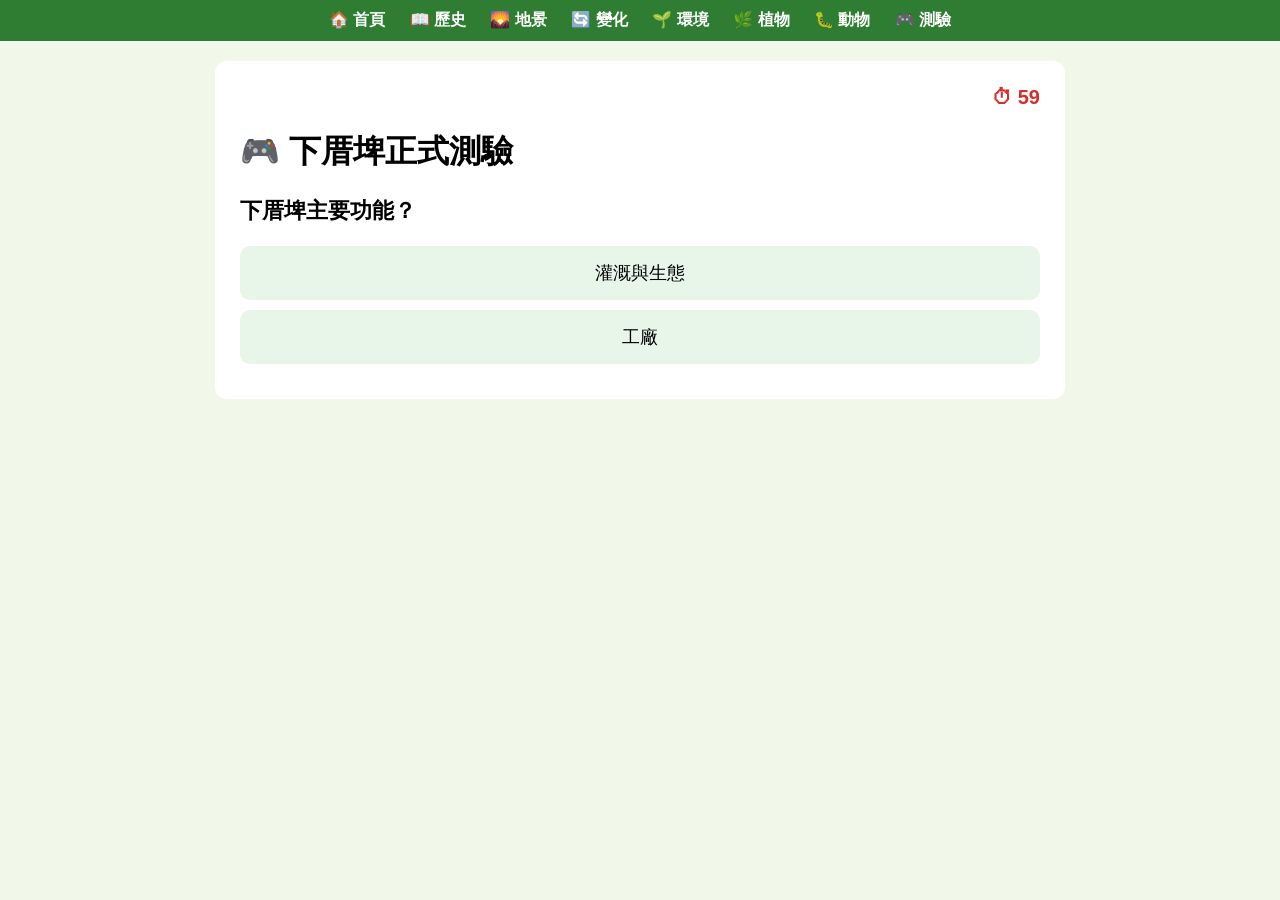
==== game.html @ 893a9cb3 "创建 game.html" ====
<!DOCTYPE html>
<html>
<head>
<meta charset="UTF-8">
<title>下厝埤正式測驗</title>

<style>
body{
  font-family: Arial;
  background:#f1f8e9;
  margin:0;
}

.navbar{
  background:#2e7d32;
  padding:10px;
  text-align:center;
  position:sticky;
  top:0;
}

.navbar a{
  color:white;
  margin:10px;
  text-decoration:none;
  font-weight:bold;
}

.card{
  max-width:800px;
  margin:20px auto;
  background:white;
  padding:25px;
  border-radius:12px;
}

/* ⏱ */
#timer{
  font-size:20px;
  font-weight:bold;
  color:#d32f2f;
  text-align:right;
}

/* 題目 */
#question{
  font-size:22px;
  font-weight:bold;
  margin:20px 0;
}

/* 選項 */
#answers button{
  display:block;
  width:100%;
  padding:15px;
  margin:10px 0;
  font-size:18px;
  border:none;
  border-radius:10px;
  background:#e8f5e9;
  cursor:pointer;
}

.correct{background:#a5d6a7 !important;}
.wrong{background:#ef9a9a !important;}

/* 🎉 動畫結果 */
.resultBox{
  text-align:center;
  animation: pop 0.6s ease;
}

@keyframes pop{
  0%{transform:scale(0.6);opacity:0;}
  100%{transform:scale(1);opacity:1;}
}

.grade{
  font-size:28px;
  font-weight:bold;
  margin-top:10px;
}
</style>
</head>

<body>

<div class="navbar">
  <a href="index.html">🏠 首頁</a>
  <a href="history.html">📖 歷史</a>
  <a href="geography.html">🌄 地景</a>
  <a href="change.html">🔄 變化</a>
  <a href="environment.html">🌱 環境</a>
  <a href="plants.html">🌿 植物</a>
  <a href="insects.html">🐛 動物</a>
  <a href="game.html">🎮 測驗</a>
</div>

<div class="card">

<div id="timer">⏱ 60</div>

<h1>🎮 下厝埤正式測驗</h1>

<p id="question"></p>

<div id="answers"></div>

<div id="review"></div>

</div>

<script>

let time = 60;
let score = 0;
let index = 0;
let timer;

let wrongList = [];

const quiz = [
{q:"下厝埤主要功能？",a:["灌溉與生態","工廠"],c:0,exp:"早期作為農業灌溉與蓄水"},
{q:"埤塘形成原因？",a:["降雨不均","火山爆發"],c:0,exp:"桃園降雨不均需蓄水"},
{q:"白鷺鷥代表？",a:["生態良好","污染嚴重"],c:0,exp:"屬於環境指標鳥類"},
{q:"蜻蜓幼蟲在哪？",a:["水中","天空"],c:0,exp:"稚蟲生活在水域"},
{q:"青蛙屬於？",a:["兩棲類","魚類"],c:0,exp:"可水陸生活"},
{q:"植物角色？",a:["生產者","消費者"],c:0,exp:"行光合作用"},
{q:"埤塘功能？",a:["水資源調節","道路"],c:0,exp:"儲水與調節水量"},
{q:"生態核心？",a:["食物鏈","汽車"],c:0,exp:"維持生態系運作"}
];

function startTimer(){
  timer = setInterval(()=>{
    time--;
    document.getElementById("timer").innerText = "⏱ " + time;

    if(time <= 0){
      time = 0;
      finish();
    }
  },1000);
}

function load(){
  if(index >= quiz.length){
    finish();
    return;
  }

  let q = quiz[index];
  document.getElementById("question").innerText = q.q;

  let html = "";
  q.a.forEach((a,i)=>{
    html += `<button onclick="answer(this,${i})">${a}</button>`;
  });

  document.getElementById("answers").innerHTML = html;
}

function answer(btn,i){

  let q = quiz[index];
  let buttons = document.querySelectorAll("#answers button");

  buttons.forEach(b => b.disabled = true);

  let correct = (i === q.c);

  if(correct){
    score++;
    btn.classList.add("correct");
  }else{
    btn.classList.add("wrong");
    wrongList.push({
      question:q.q,
      your:i,
      correct:q.a[q.c],
      explanation:q.exp
    });
  }

  setTimeout(()=>{
    index++;
    load();
  },600);
}

function finish(){
  clearInterval(timer);

  let grade = "";
  let percent = score / quiz.length;

  if(percent >= 0.8) grade = "A 🌟 優秀";
  else if(percent >= 0.6) grade = "B 🌿 普通";
  else grade = "C 🌱 加油";

  document.getElementById("question").innerHTML =
    `<div class="resultBox">
      🎉 測驗完成<br><br>
      分數：${score} / ${quiz.length}<br>
      <div class="grade">${grade}</div>
    </div>`;

  let reviewHTML = "<h2>📌 錯題回顧</h2>";

  if(wrongList.length === 0){
    reviewHTML += "<p>全部答對 🎉 很棒！</p>";
  }else{
    wrongList.forEach(w=>{
      reviewHTML += `
        <div class="card">
          <p><b>題目：</b>${w.question}</p>
          <p><b>正確答案：</b>${w.correct}</p>
          <p><b>解析：</b>${w.explanation}</p>
        </div>
      `;
    });
  }

  document.getElementById("answers").innerHTML = "";
  document.getElementById("review").innerHTML = reviewHTML;
}

load();
startTimer();

</script>

</body>
</html>
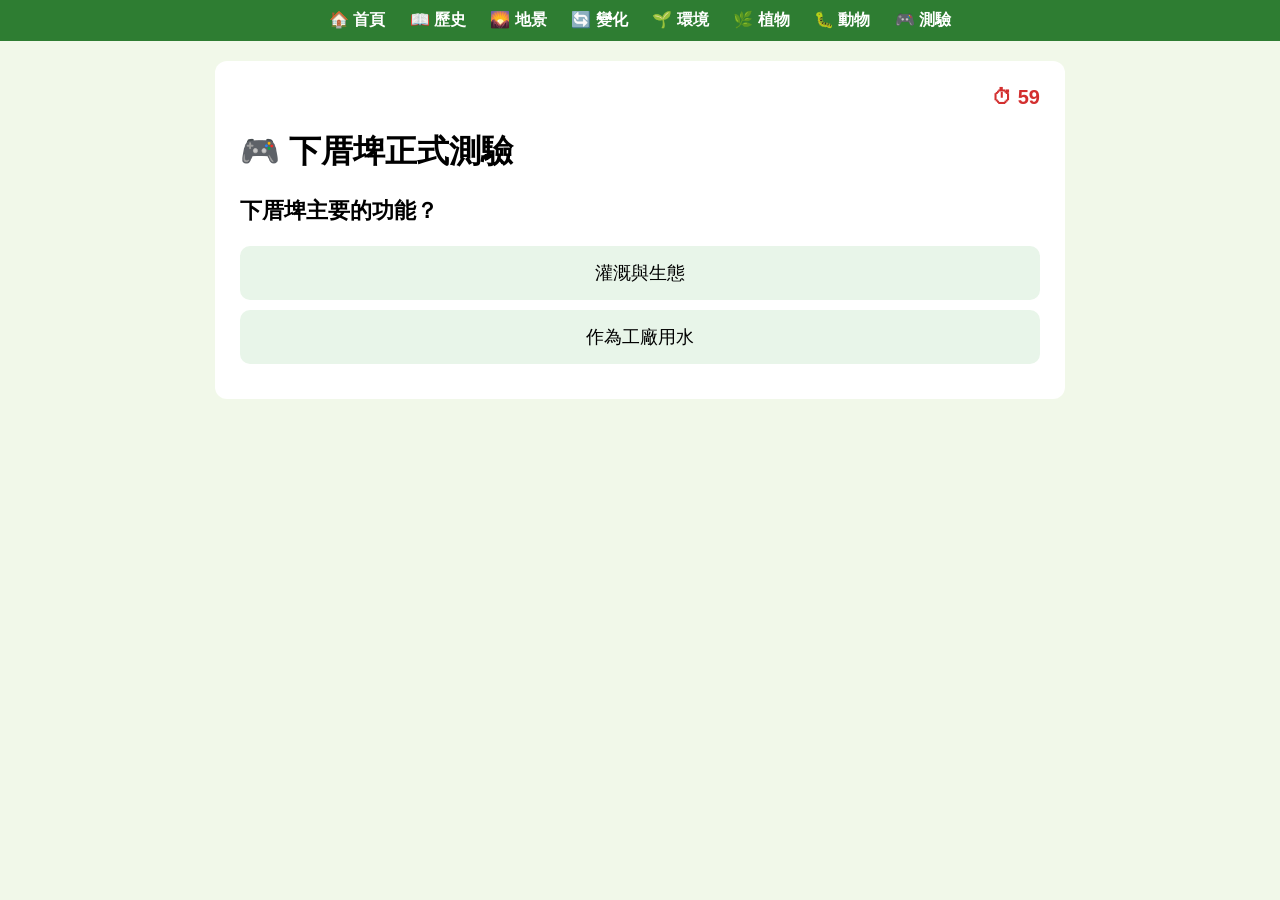
==== commit fd7ea935: "Update game.html" ====
--- a/game.html
+++ b/game.html
@@ -121,14 +121,14 @@
 let wrongList = [];
 
 const quiz = [
-{q:"下厝埤主要功能？",a:["灌溉與生態","工廠"],c:0,exp:"早期作為農業灌溉與蓄水"},
-{q:"埤塘形成原因？",a:["降雨不均","火山爆發"],c:0,exp:"桃園降雨不均需蓄水"},
-{q:"白鷺鷥代表？",a:["生態良好","污染嚴重"],c:0,exp:"屬於環境指標鳥類"},
+{q:"下厝埤主要的功能？",a:["灌溉與生態","作為工廠用水"],c:0,exp:"早期作為農業灌溉與蓄水"},
+{q:"埤塘形成的原因？",a:["降雨不均","火山爆發"],c:0,exp:"桃園降雨不均需蓄水"},
+{q:"白鷺鷥出現代表？",a:["生態良好","污染嚴重"],c:0,exp:"屬於環境指標鳥類"},
 {q:"蜻蜓幼蟲在哪？",a:["水中","天空"],c:0,exp:"稚蟲生活在水域"},
-{q:"青蛙屬於？",a:["兩棲類","魚類"],c:0,exp:"可水陸生活"},
-{q:"植物角色？",a:["生產者","消費者"],c:0,exp:"行光合作用"},
-{q:"埤塘功能？",a:["水資源調節","道路"],c:0,exp:"儲水與調節水量"},
-{q:"生態核心？",a:["食物鏈","汽車"],c:0,exp:"維持生態系運作"}
+{q:"澤蛙屬於？",a:["兩棲類","哺乳類"],c:0,exp:"可水陸生活"},
+{q:"植物的角色？",a:["生產者","消費者"],c:0,exp:"行光合作用"},
+{q:"埤塘的功能？",a:["水資源調節","釣魚的地方"],c:0,exp:"儲水與調節水量"},
+{q:"生態的核心？",a:["以動植物的食物鏈維持生態","讓人類可以獵捕動物、採摘植物"],c:0,exp:"維持生態系運作"}
 ];
 
 function startTimer(){
